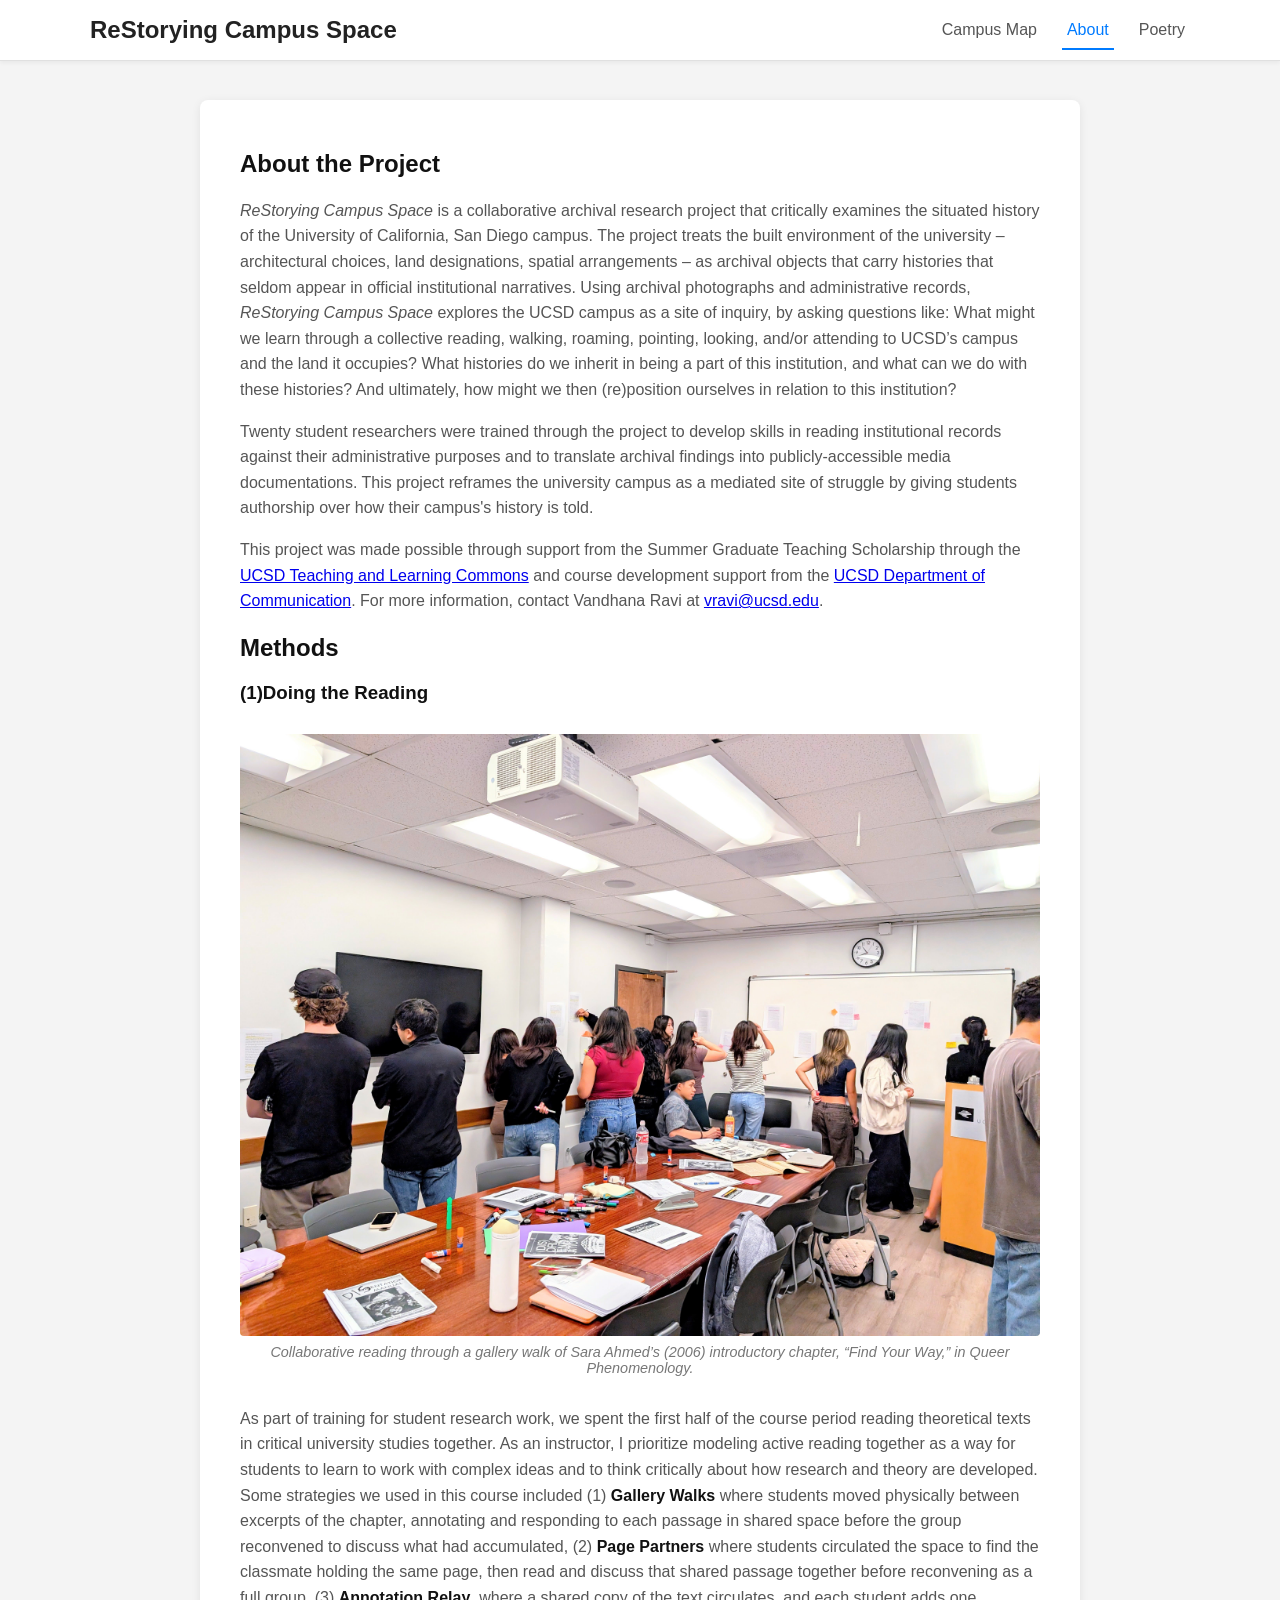
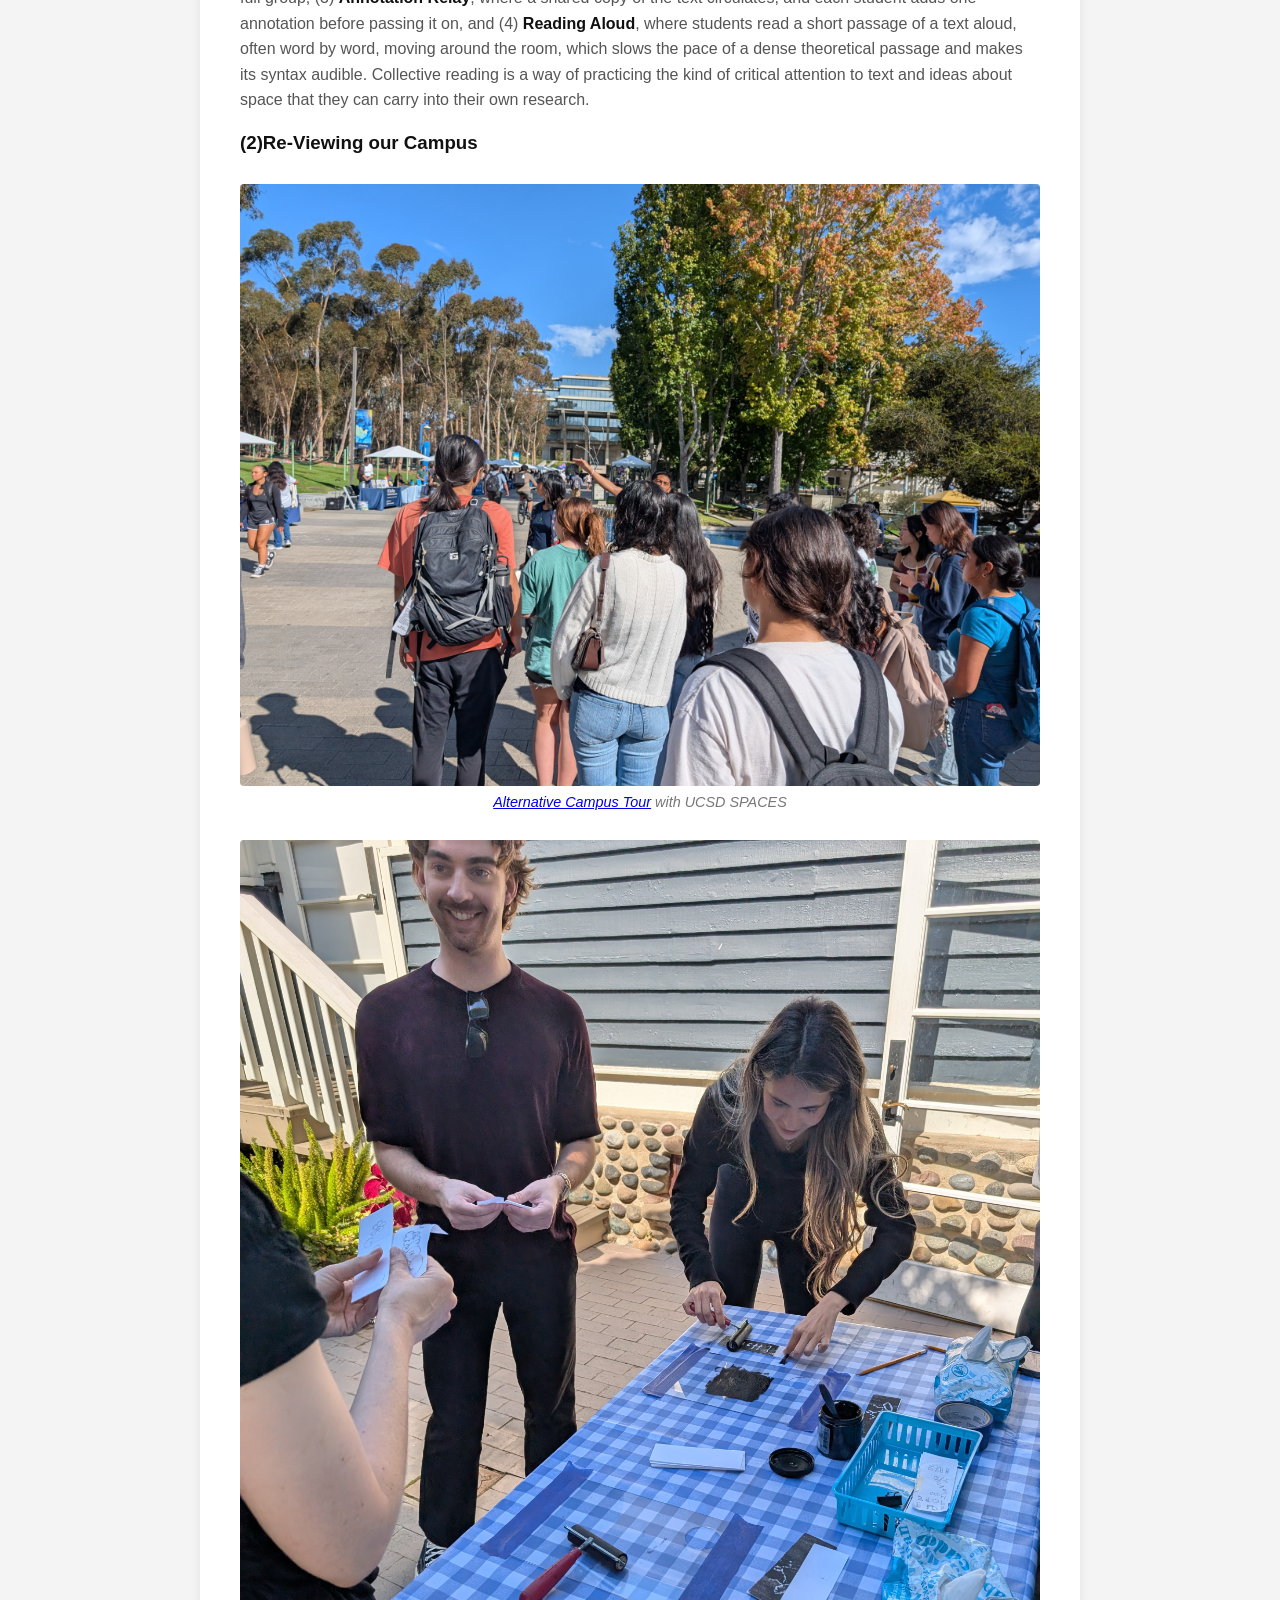
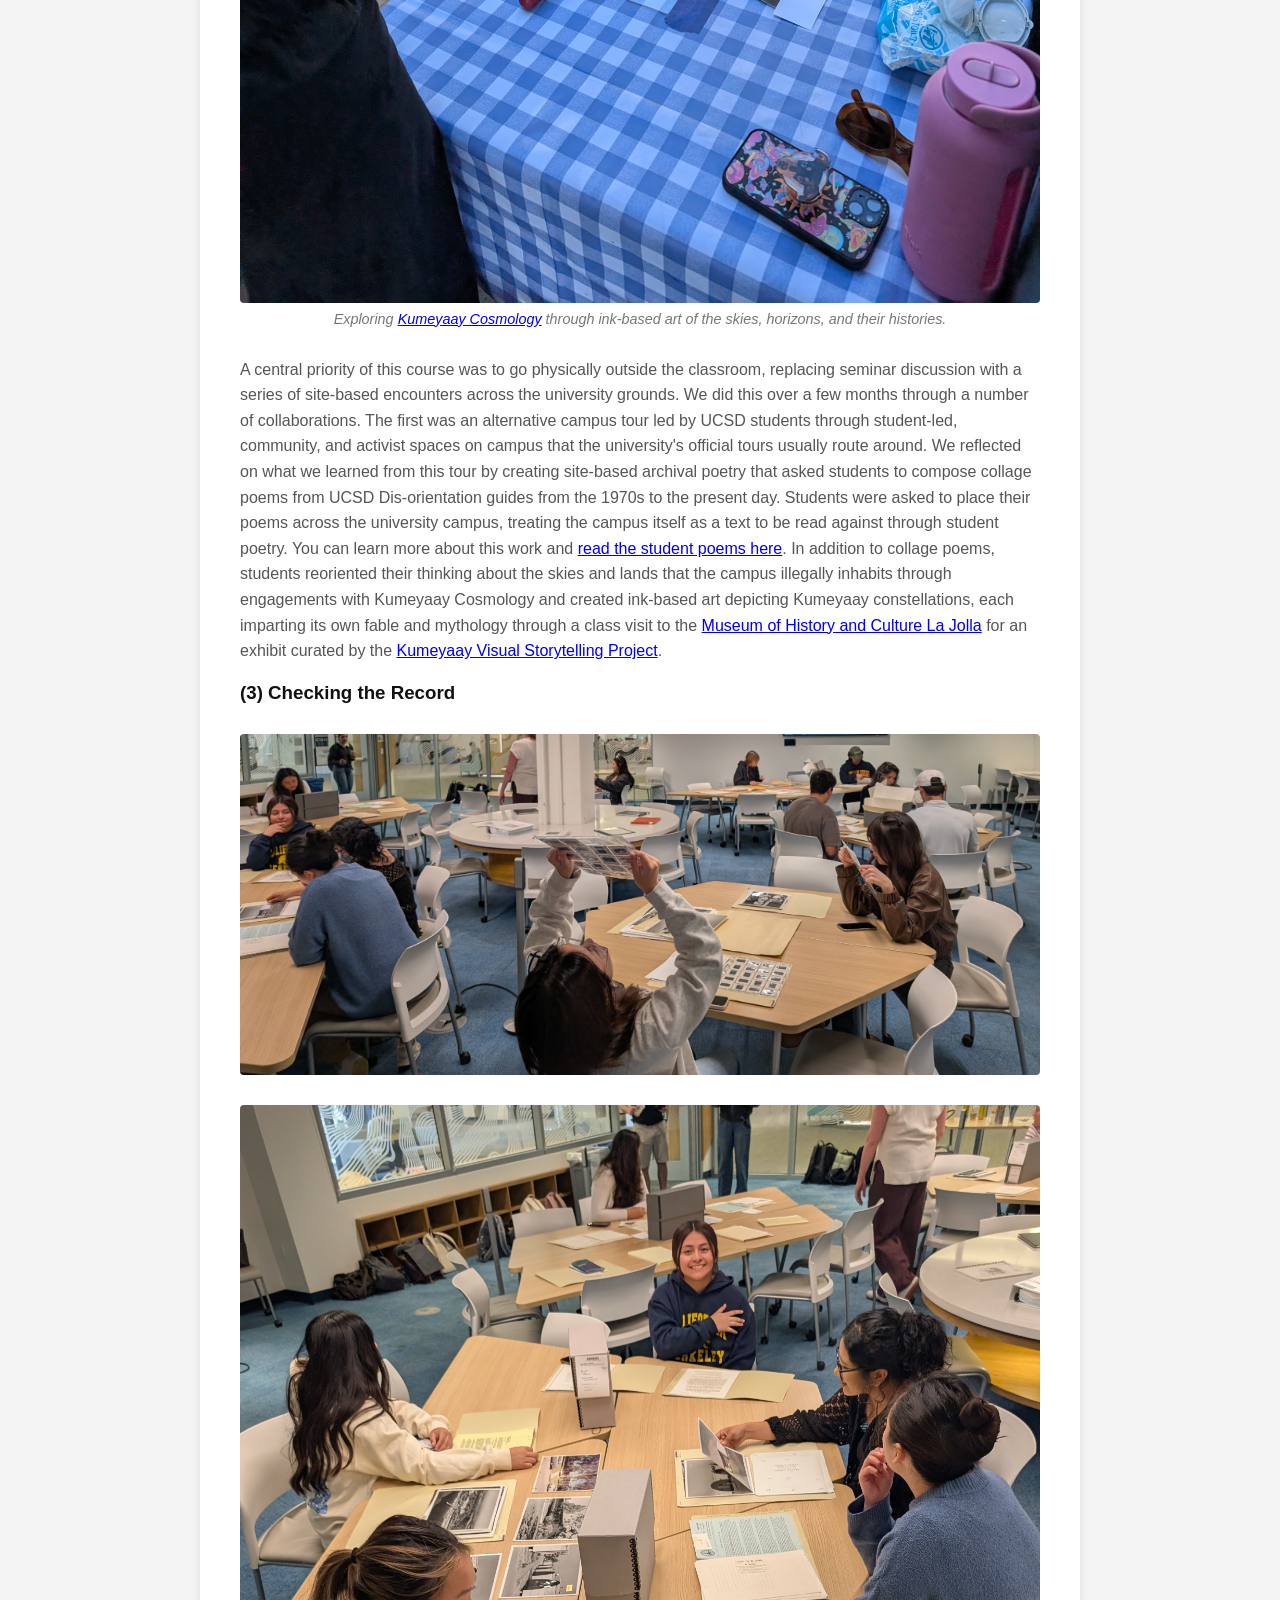
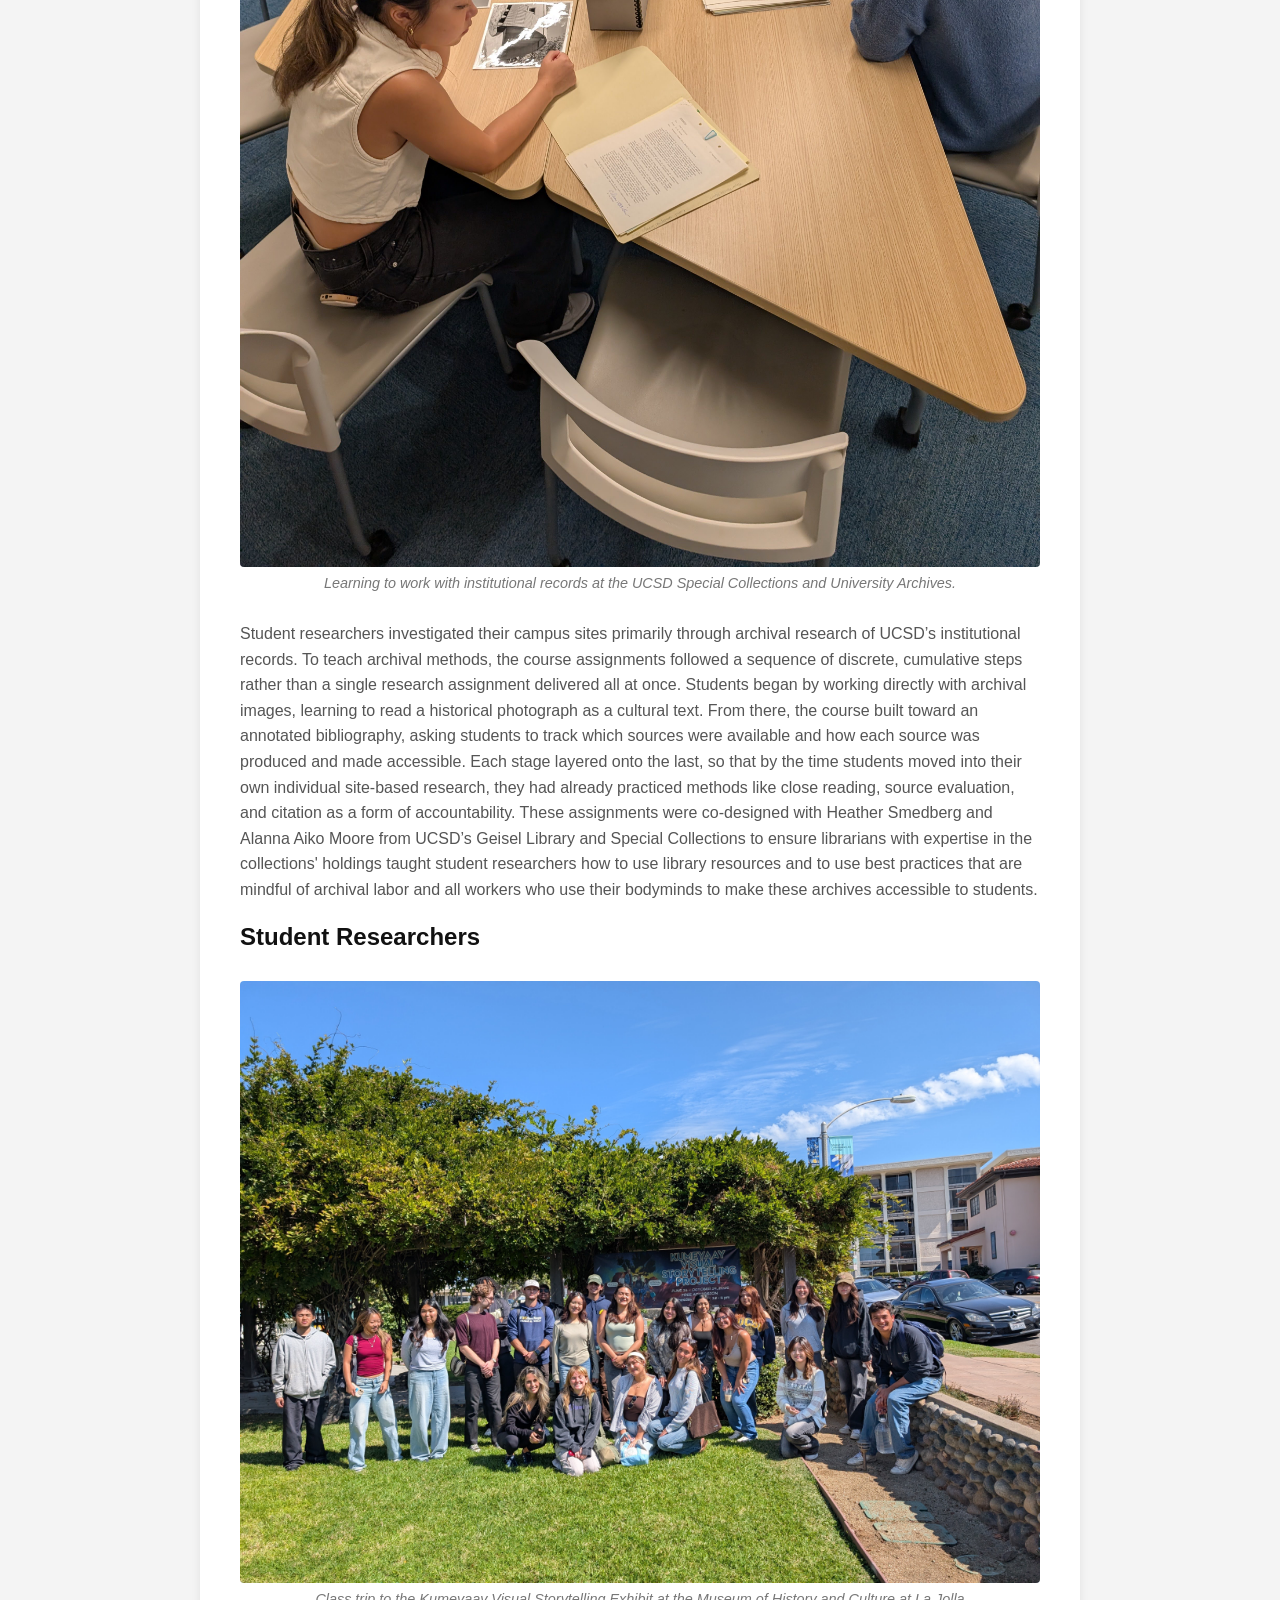
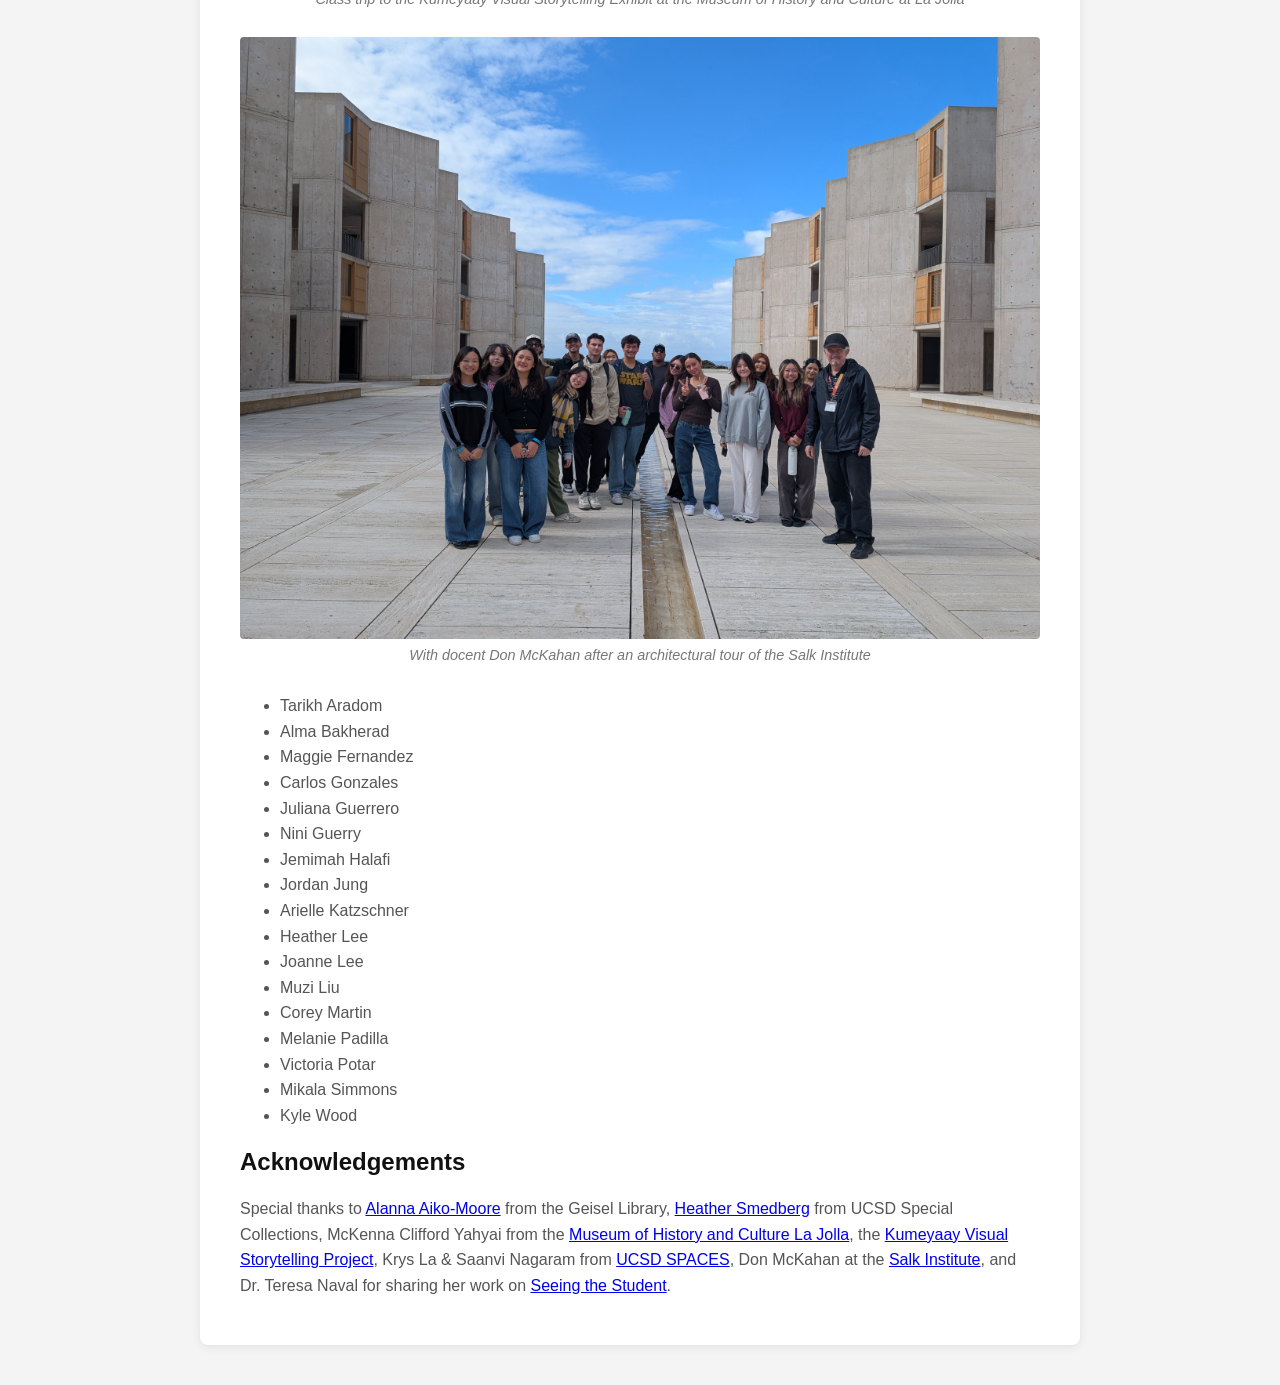
==== about.html @ 3f171169 "Add files via upload" ====
<!DOCTYPE html>
<html lang="en">
<head>
    <meta charset="UTF-8">
    <meta name="viewport" content="width=device-width, initial-scale=1.0">
    <title>About This Project</title>
    <link rel="stylesheet" href="style.css">
</head>
<body class="page-about">

    <nav class="main-nav">
        <div class="nav-content">
            <a href="index.html" class="nav-logo">ReStorying Campus Space</a>
            <ul>
                <li><a href="index.html" class="nav-link home">Campus Map</a></li>
                <li><a href="about.html" class="nav-link about active">About</a></li>
                <li><a href="poetry.html" class="nav-link method">Poetry</a></li>
            </ul>
        </div>
    </nav>

    <main>
        <div class="text-container">
            <h2>About the Project</h2>
            
            <p><em>ReStorying Campus Space</em> is a collaborative archival research project that critically examines the situated history of the University of California, San Diego campus. The project treats the built environment of the university – architectural choices, land designations, spatial arrangements – as archival objects that carry histories that seldom appear in official institutional narratives. Using archival photographs and administrative records, <em>ReStorying Campus Space</em> explores the UCSD campus as a site of inquiry, by asking questions like: What might we learn through a collective reading, walking, roaming, pointing, looking, and/or attending to UCSD’s campus and the land it occupies? What histories do we inherit in being a part of this institution, and what can we do with these histories? And ultimately, how might we then (re)position ourselves in relation to this institution?</p>
            <p>Twenty student researchers were trained through the project to develop skills in reading institutional records against their administrative purposes and to translate archival findings into publicly-accessible media documentations. This project reframes the university campus as a mediated site of struggle by giving students authorship over how their campus's history is told.</p>
            <p>This project was made possible through support from the Summer Graduate Teaching Scholarship through the <a href="https://commons.ucsd.edu/">UCSD Teaching and Learning Commons</a> and course development support from the <a href="https://communication.ucsd.edu/">UCSD Department of Communication</a>. For more information, contact Vandhana Ravi at <a href="mailto:vravi@ucsd.edu">vravi@ucsd.edu</a>.</p>
            
            <h2>Methods</h2>
            <h3>(1)Doing the Reading</h3>
            <figure class="text-figure">
                <img src="images/Gallery%20Walk.jpg" alt="">
                <figcaption>Collaborative reading through a gallery walk of Sara Ahmed’s (2006) introductory chapter, “Find Your Way,” in Queer Phenomenology.</figcaption>
            </figure>
            <p>As part of training for student research work, we spent the first half of the course period reading theoretical texts in critical university studies together. As an instructor, I prioritize modeling active reading together as a way for students to learn to work with complex ideas and to think critically about how research and theory are developed. Some strategies we used in this course included (1) <strong>Gallery Walks</strong> where students moved physically between excerpts of the chapter, annotating and responding to each passage in shared space before the group reconvened to discuss what had accumulated, (2) <strong>Page Partners</strong> where students circulated the space to find the classmate holding the same page, then read and discuss that shared passage together before reconvening as a full group, (3) <strong>Annotation Relay</strong>, where a shared copy of the text circulates, and each student adds one annotation before passing it on, and (4) <strong>Reading Aloud</strong>, where students read a short passage of a text aloud, often word by word, moving around the room, which slows the pace of a dense theoretical passage and makes its syntax audible. Collective reading is a way of practicing the kind of critical attention to text and ideas about space that they can carry into their own research.</p>
            <h3>(2)Re-Viewing our Campus</h3>
            <figure class="text-figure">
                <img src="images/Alternative%20Campus%20Tour.jpg" alt="Alternative Campus Tour with UCSD SPACES">
                <figcaption><a href="https://spaces.ucsd.edu/candlelight/alternative-tours-request/">Alternative Campus Tour</a> with UCSD SPACES</figcaption>
            </figure>
            <figure class="text-figure">
                <img src="images/Kumeyaay%20Cosmology.jpg" alt="Kumeyaay Cosmology engagement">
                <figcaption>Exploring <a href="https://sunbeltpublications.com/shop/maay-uuyow/">Kumeyaay Cosmology</a> through ink-based art of the skies, horizons, and their histories.</figcaption>
            </figure>
            <p>A central priority of this course was to go physically outside the classroom, replacing seminar discussion with a series of site-based encounters across the university grounds. We did this over a few months through a number of collaborations. The first was an alternative campus tour led by UCSD students through student-led, community, and activist spaces on campus that the university's official tours usually route around. We reflected on what we learned from this tour by creating site-based archival poetry that asked students to compose collage poems from UCSD Dis-orientation guides from the 1970s to the present day. Students were asked to place their poems across the university campus, treating the campus itself as a text to be read against through student poetry. You can learn more about this work and <a href="poetry.html">read the student poems here</a>. In addition to collage poems, students reoriented their thinking about the skies and lands that the campus illegally inhabits through engagements with Kumeyaay Cosmology and created ink-based art depicting Kumeyaay constellations, each imparting its own fable and mythology through a class visit to the <a href="https://www.mhclajolla.org/">Museum of History and Culture La Jolla</a> for an exhibit curated by the <a href="https://kumeyaayvsp.weebly.com/">Kumeyaay Visual Storytelling Project</a>.</p>
            <h3>(3) Checking the Record</h3>
            <figure class="text-figure">
                <img src="images/archival%20work.jpg" alt="">
                <figcaption></figcaption>
            </figure>
            <figure class="text-figure">
                <img src="images/Archival%20Work%202.jpg" alt="">
                <figcaption>Learning to work with institutional records at the UCSD Special Collections and University Archives.</figcaption>
            </figure>
            
            <p>Student researchers investigated their campus sites primarily through archival research of UCSD’s institutional records. To teach archival methods, the course assignments followed a sequence of discrete, cumulative steps rather than a single research assignment delivered all at once. Students began by working directly with archival images, learning to read a historical photograph as a cultural text. From there, the course built toward an annotated bibliography, asking students to track which sources were available and how each source was produced and made accessible. Each stage layered onto the last, so that by the time students moved into their own individual site-based research, they had already practiced methods like close reading, source evaluation, and citation as a form of accountability. These assignments were co-designed with Heather Smedberg and Alanna Aiko Moore from UCSD’s Geisel Library and Special Collections to ensure librarians with expertise in the collections' holdings taught student researchers how to use library resources and to use best practices that are mindful of archival labor and all workers who use their bodyminds to make these archives accessible to students. </p>
            <h2>Student Researchers</h2>
            <figure class="text-figure">
                <img src="images/Museum%20Visit.jpg" alt="Class trip to the Kumeyaay Visual Storytelling Exhibit at the Museum of History and Culture at La Jolla">
                <figcaption>Class trip to the Kumeyaay Visual Storytelling Exhibit at the Museum of History and Culture at La Jolla</figcaption>
            </figure>
            <figure class="text-figure">
                <img src="images/Salk%20Institute%20Tour.jpg" alt="With docent Don McKahan after an architectural tour of the Salk Institute">
                <figcaption>With docent Don McKahan after an architectural tour of the Salk Institute</figcaption>
            </figure>
            <ul>
                <li>Tarikh Aradom</li>
                <li>Alma Bakherad</li>
                <li>Maggie Fernandez</li>
                <li>Carlos Gonzales</li>
                <li>Juliana Guerrero</li>
                <li>Nini Guerry</li>
                <li>Jemimah Halafi</li>
                <li>Jordan Jung</li>
                <li>Arielle Katzschner</li>
                <li>Heather Lee</li>
                <li>Joanne Lee</li>
                <li>Muzi Liu</li>
                <li>Corey Martin</li>
                <li>Melanie Padilla</li>
                <li>Victoria Potar</li>
                <li>Mikala Simmons</li>
                <li>Kyle Wood</li>
            </ul>

            <h2>Acknowledgements</h2>
            <p>Special thanks to <a href="https://ucsd.libguides.com/prf.php?account_id=189">Alanna Aiko-Moore</a> from the Geisel Library, <a href="https://ucsd.libguides.com/prf.php?id=58c08acf-7cdb-11ed-9922-0ad758b798c3">Heather Smedberg</a> from UCSD Special Collections, McKenna Clifford Yahyai from the <a href="https://www.mhclajolla.org/">Museum of History and Culture La Jolla</a>, the <a href="https://kumeyaayvsp.weebly.com/">Kumeyaay Visual Storytelling Project</a>, Krys La & Saanvi Nagaram from <a href="https://spaces.ucsd.edu/candlelight/">UCSD SPACES</a>, Don McKahan at the <a href="https://www.salk.edu/">Salk Institute</a>, and Dr. Teresa Naval for sharing her work on <a href="https://www.ojed.org/jis/article/view/8810">Seeing the Student</a>.</p>
        </div>
    </main>
    
    <script src="script.js"></script>
</body>
</html>
---- style.css ----
/* --- Global & Typography --- */
body {
    font-family: -apple-system, BlinkMacSystemFont, "Segoe UI", Roboto, Helvetica, Arial, sans-serif;
    margin: 0;
    padding-top: 60px; /* IMPORTANT: Add padding to body to prevent content from hiding under the fixed nav */
    background-color: #f4f4f4;
    color: #333;
}

main {
    padding: 20px;
}

h1, h2, h3 {
    color: #111;
}

strong, b {
    color: #111; /* Matches the heading color defined earlier */
    font-weight: bold; /* Ensures it stays bold */
}

p, li {
    line-height: 1.6;
    color: #555;
}

img {
    max-width: 100%;
    height: auto;
    border-radius: 4px;
    /* Render HDR photos (which carry gain maps) in standard range so they
       don't push the display into HDR mode and make the page look dimmed.
       Supported in Chrome/Edge; Safari support is limited. */
    dynamic-range-limit: standard;
}

/* --- Navigation Bar --- */
.main-nav {
    background-color: #ffffff;
    border-bottom: 1px solid #e0e0e0;
    box-shadow: 0 2px 4px rgba(0,0,0,0.05);
    position: fixed; /* Make the banner stick to the top */
    top: 0;
    left: 0;
    width: 100%;
    z-index: 100;
}

.nav-content {
    display: flex;
    justify-content: space-between;
    align-items: center;
    max-width: 1100px;
    margin: 0 auto;
    padding: 0 20px;
    height: 60px;
}

.nav-logo {
    font-size: 1.5rem;
    font-weight: bold;
    color: #222;
    text-decoration: none;
}

.main-nav ul {
    list-style: none;
    margin: 0;
    padding: 0;
    display: flex;
}

.main-nav li {
    margin-left: 20px;
}

.nav-link {
    text-decoration: none;
    color: #555;
    font-weight: 500;
    padding: 10px 5px;
    transition: color 0.2s ease;
}

.nav-link:hover {
    color: #000;
}

/* This is how we highlight the current page's link */
.nav-link.active {
    color: #007bff; /* A blue color to show it's active */
    border-bottom: 2px solid #007bff;
}

/* --- Page: Home (Map) --- */
.container {
    position: relative;
    max-width: 1200px;
    margin: 20px auto;
    text-align: center;
}

#mainImage {
    max-width: 100%;
    height: auto;
    display: block;
}

/* --- Page: About & Method (Text Pages) --- */
.text-container {
    background-color: #ffffff;
    max-width: 800px;
    margin: 20px auto;
    padding: 30px 40px;
    border-radius: 8px;
    box-shadow: 0 2px 10px rgba(0,0,0,0.08);
}

.method-item {
    margin-bottom: 40px;
    padding-bottom: 20px;
    border-bottom: 1px solid #eee;
}

.method-item:last-child {
    border-bottom: none;
    margin-bottom: 0;
}

.method-item img {
    margin-top: 15px;
    width: 100%;
    object-fit: cover;
}

/* Captioned image inside text pages */
.text-figure {
    margin: 30px 0;
}

.text-figure img {
    width: 100%;
    display: block;
}

.text-figure figcaption {
    margin-top: 8px;
    font-size: 0.9rem;
    color: #777;
    font-style: italic;
    text-align: center;
}

/* Detailed in-situ caption: more space above it and left aligned */
.text-figure figcaption.insitu-caption {
    margin-top: 30px;
    text-align: left;
}


/* Image + paragraph side by side (Poetry page) */
.side-by-side {
    display: flex;
    gap: 25px;
    align-items: flex-start;
    margin: 20px 0;
}

.side-by-side .text-figure {
    flex: 1;          /* image column */
    margin: 0;
}

.side-by-side p {
    flex: 1.4;        /* text column, a bit wider */
    margin: 0;
}

/* Stack them on narrow screens */
@media (max-width: 768px) {
    .side-by-side {
        flex-direction: column;
    }
}

/* Inline PDF scroller (Poetry page) */
.pdf-scroller {
    margin: 20px 0;
    border: 1px solid #e0e0e0;
    border-radius: 8px;
    overflow: hidden;
    background: #f9f9f9;
}

.pdf-scroller iframe {
    display: block;
    width: 100%;
    height: 600px;   /* contained viewer; the PDF scrolls inside it */
    border: none;
}

.pdf-fallback {
    font-size: 0.9rem;
}

/* --- Pop-up Window (From Before) --- */
/* These styles are unchanged and will only apply on index.html */
.popup-window {
    display: none;
    position: fixed;
    z-index: 1000;
    left: 0;
    top: 0;
    width: 100%;
    height: 100%;
    background-color: rgba(0,0,0,0.6);
    justify-content: center;
    align-items: center;
    backdrop-filter: blur(5px);
}

.popup-content {
    background-color: #fefefe;
    margin: auto;
    padding: 30px;
    border-radius: 8px;
    box-shadow: 0 4px 10px rgba(0,0,0,0.3);
    width: 80%;
    max-width: 1000px;
    position: relative;
    animation: fadeIn 0.3s ease-out;
    display: flex;
    flex-direction: column;
    gap: 15px;
}

.close-btn {
    color: #aaa;
    position: absolute;
    top: 10px;
    right: 20px;
    font-size: 28px;
    font-weight: bold;
    cursor: pointer;
}

.close-btn:hover {
    color: #333;
}

.popup-content {
    /* Existing styles... */
    max-height: 90vh; /* Limits height to 90% of the screen */
    overflow-y: auto; /* Adds a scrollbar inside the popup if content is too long */
}

@keyframes fadeIn {
    from { opacity: 0; transform: translateY(-20px); }
    to { opacity: 1; transform: translateY(0); }
}

/* Container for the Split Layout */
.split-container {
    display: flex;
    flex-direction: row;    /* Items go Left -> Right */
    gap: 30px;              /* Nice wide gap between media and text */
    align-items: flex-start; /* Aligns items to the top */
    width: 100%;
}

/* LEFT SIDE: Media (Iframe) */
.media-side {
    flex: 3;               /* Takes up 3 parts of space (approx 60%) */
    width: 100%;           /* Ensures internal iframe fills the space */
    min-width: 300px;      /* Prevents it from getting too small */
}

/* RIGHT SIDE: Text */
.text-side {
    flex: 2;               /* Takes up 2 parts of space (approx 40%) */
    display: flex;
    flex-direction: column;
    gap: 5px;             /* Spacing between title and paragraphs */
    text-align: left;
}
.popup-content h3 + h4 {
    margin-top: -10px; /* Pulls the h4 up closer to the h3 */
}

/* --- Mobile Responsive Adjustment --- */
@media (max-width: 768px) {
    .split-container {
        flex-direction: column; /* Stack them on top of each other on phones */
    }
    
    .media-side, .text-side {
        width: 100%;
        flex: auto;
    }

    /* Optional: On mobile, maybe you want text FIRST? 
       If so, uncomment the line below: */
    /* .split-container { flex-direction: column-reverse; } */
}
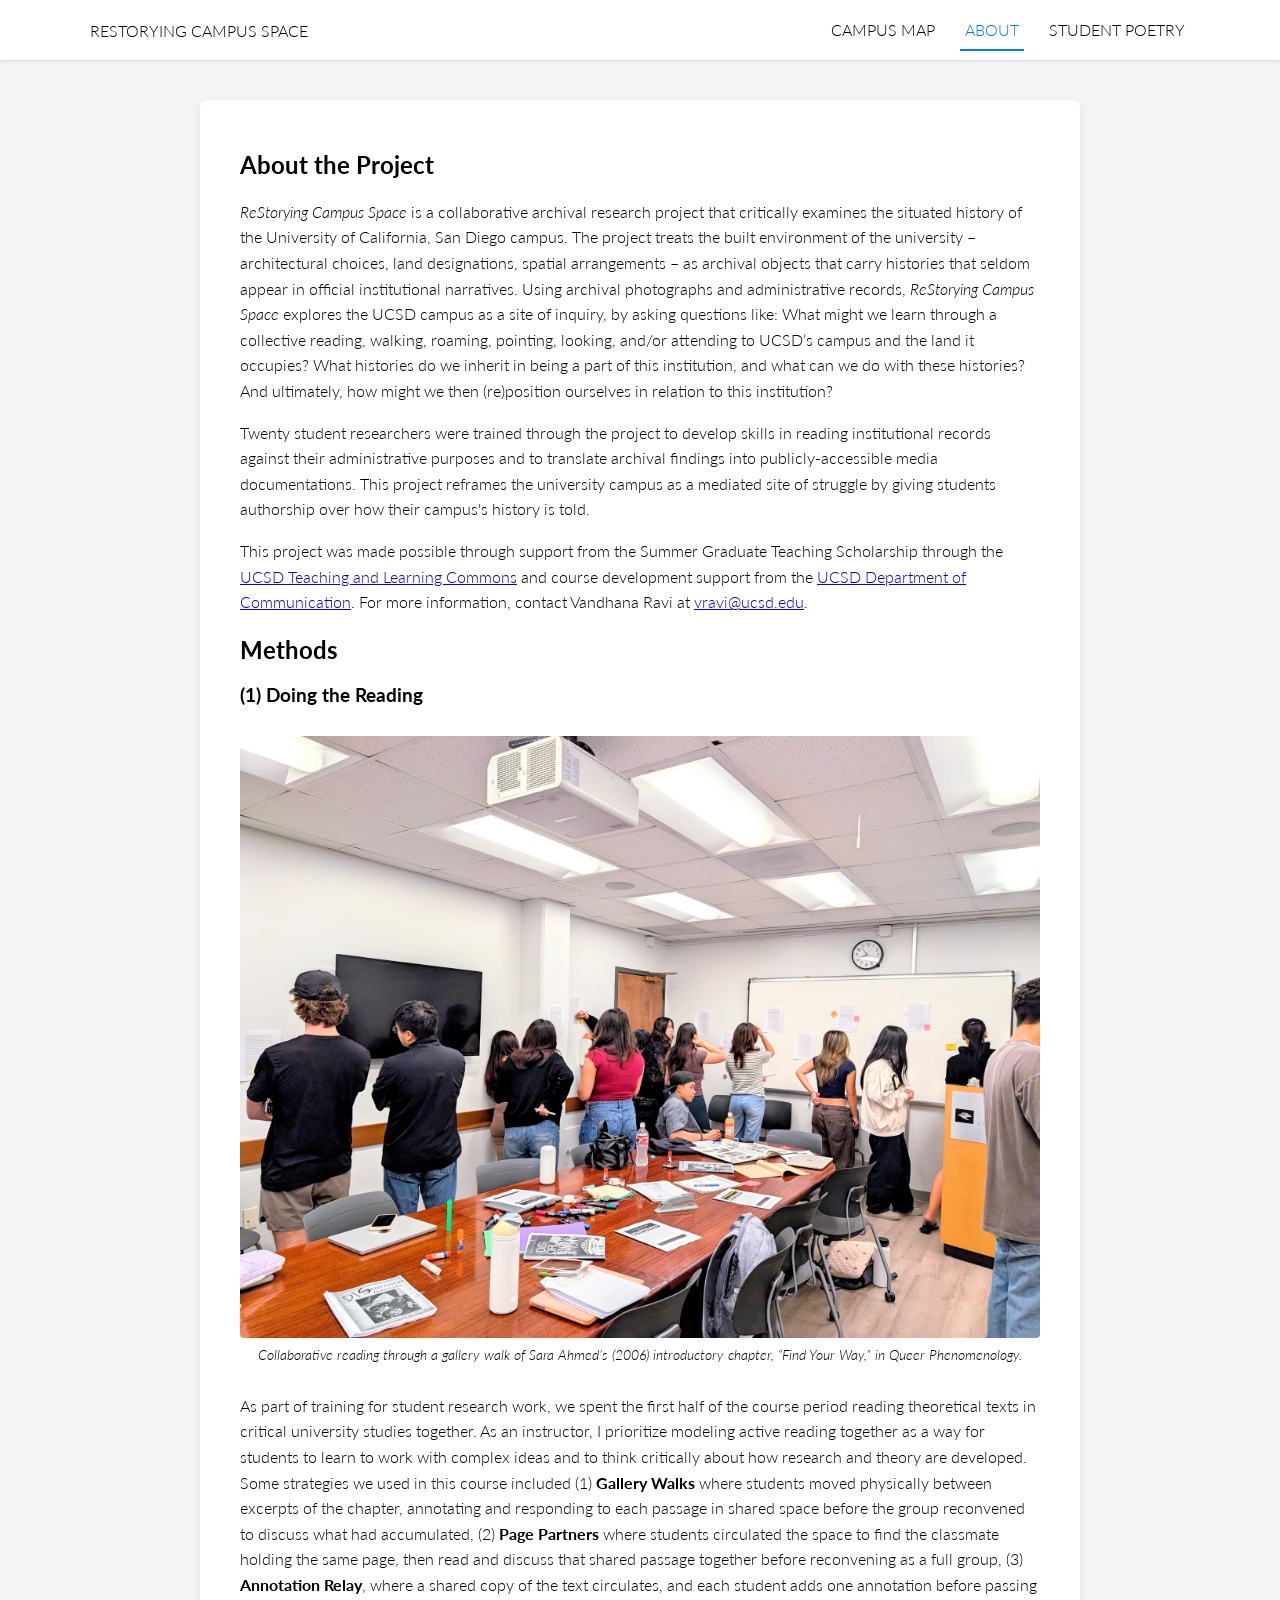
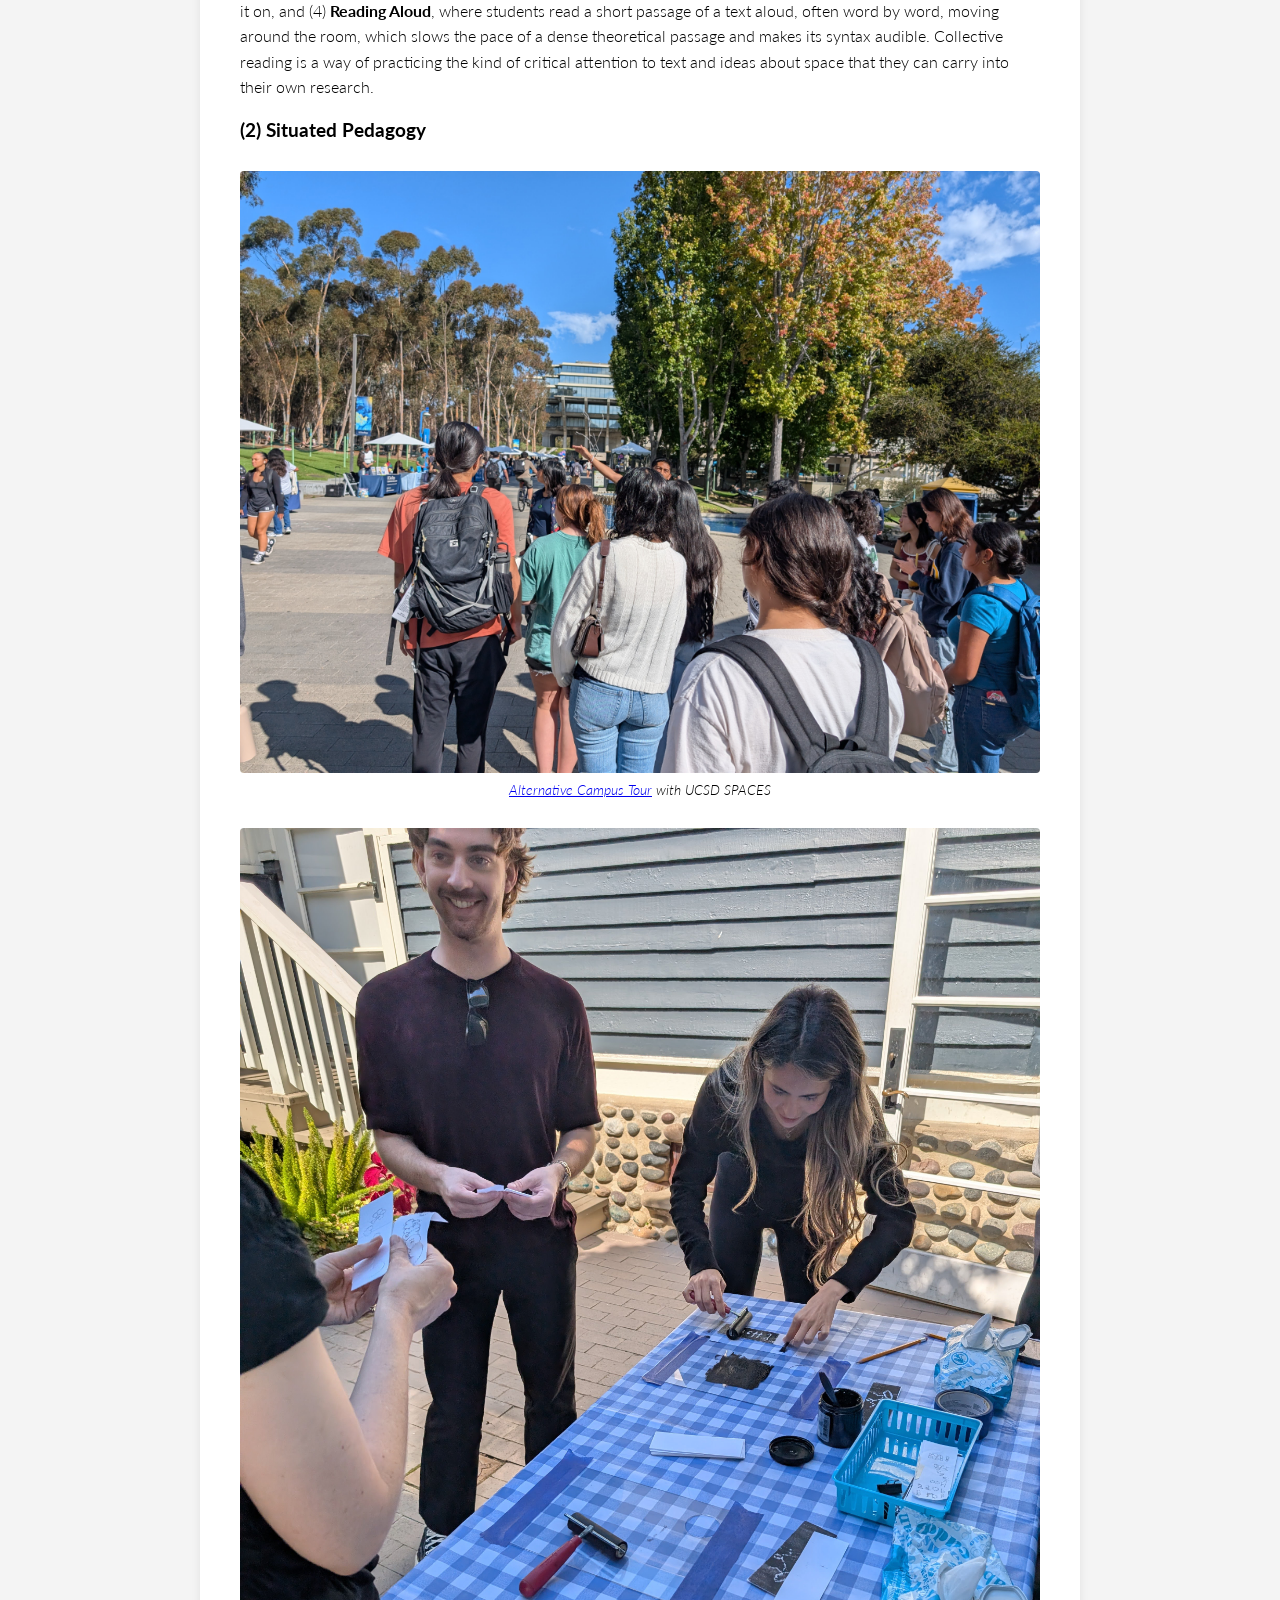
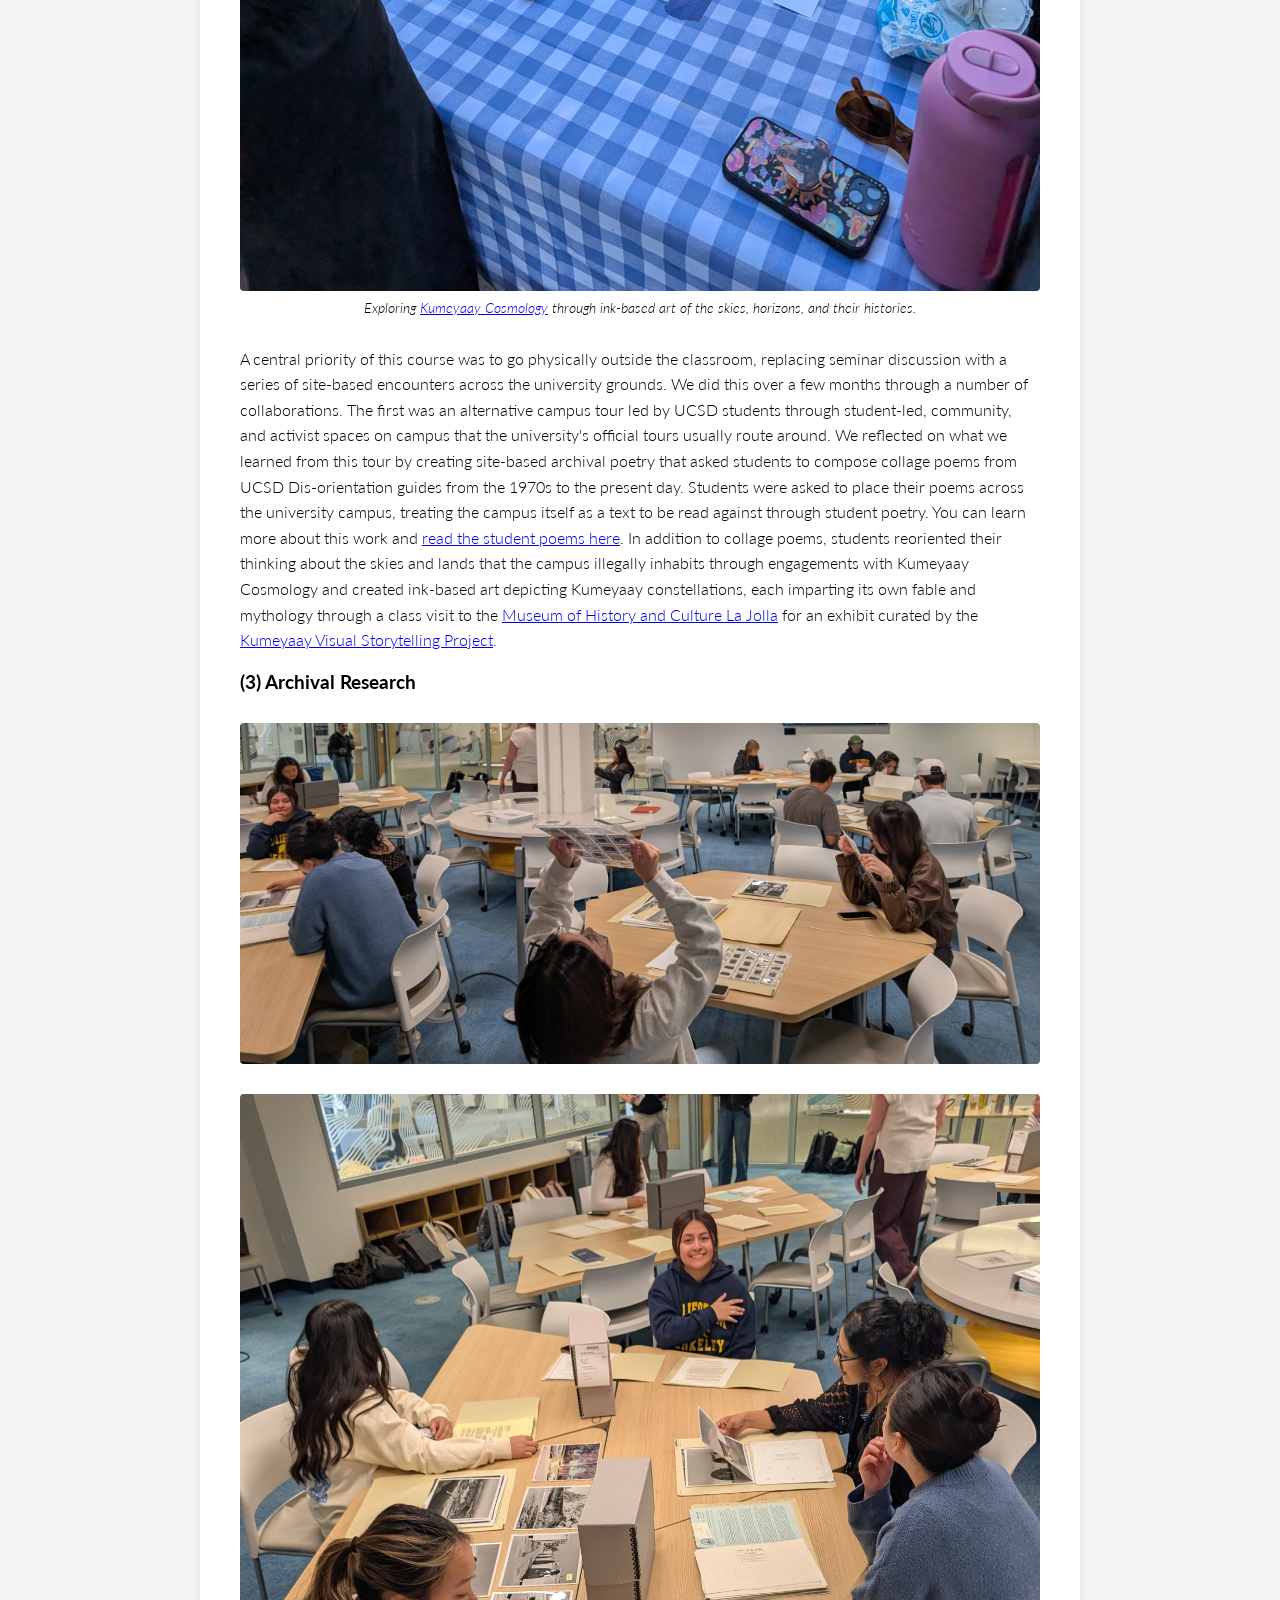
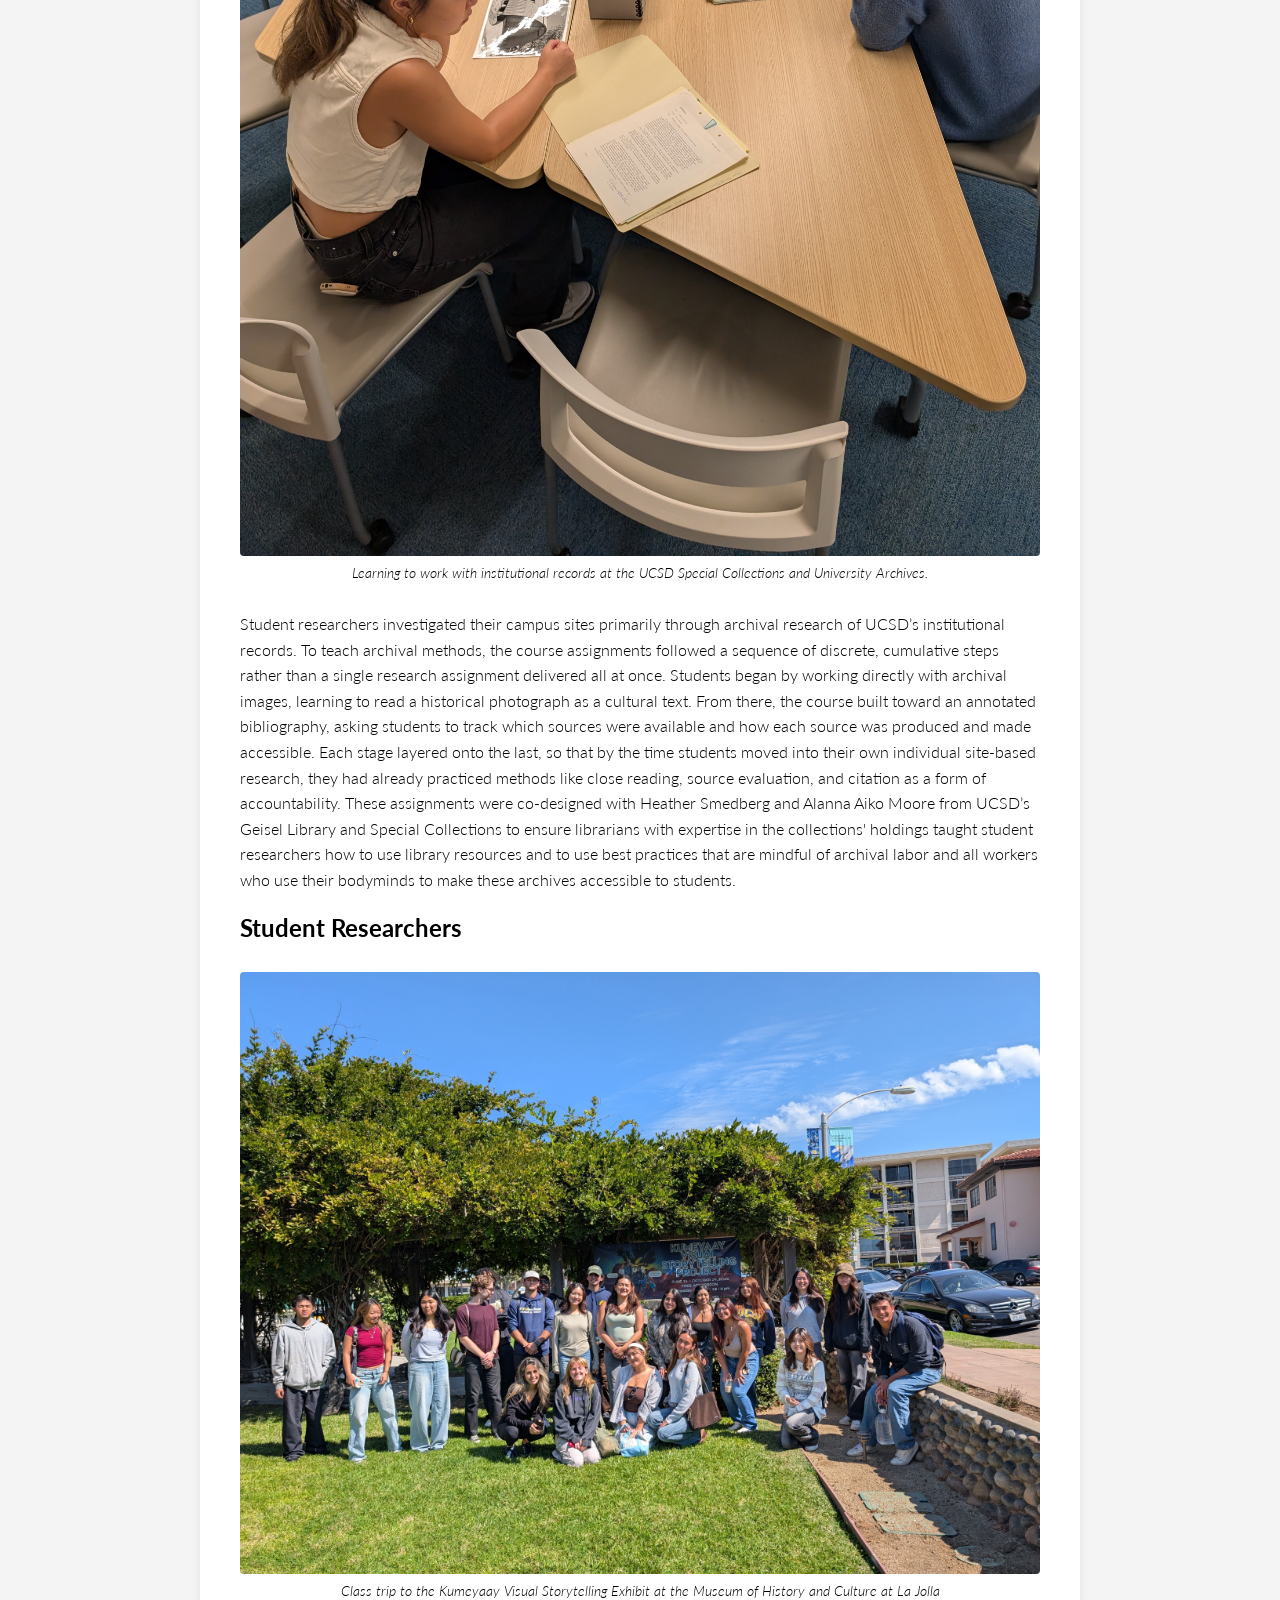
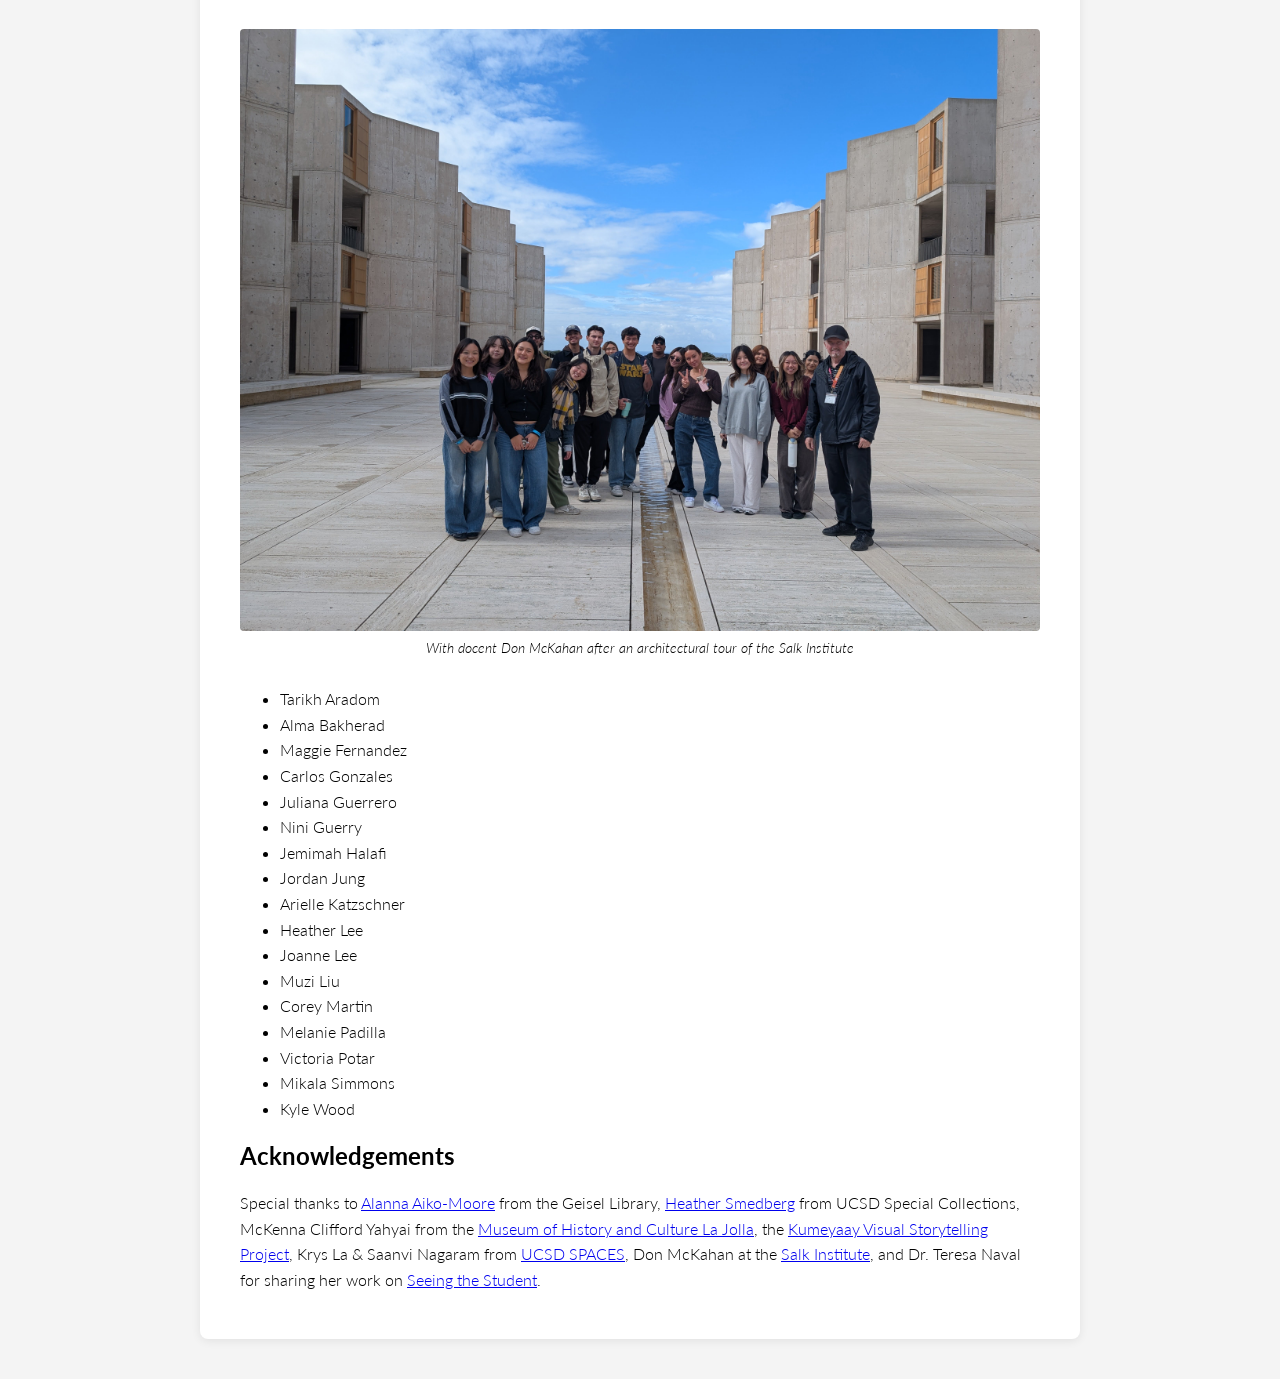
==== commit 4adf0780: "Font Change + Few Title Changes" ====
--- a/about.html
+++ b/about.html
@@ -4,17 +4,20 @@
     <meta charset="UTF-8">
     <meta name="viewport" content="width=device-width, initial-scale=1.0">
     <title>About This Project</title>
+    <link rel="preconnect" href="https://fonts.googleapis.com">
+    <link rel="preconnect" href="https://fonts.gstatic.com" crossorigin>
+    <link rel="stylesheet" href="https://fonts.googleapis.com/css2?family=Lato:ital,wght@0,100;0,300;0,400;0,700;0,900;1,100;1,300;1,400;1,700;1,900&display=swap">
     <link rel="stylesheet" href="style.css">
 </head>
 <body class="page-about">
 
     <nav class="main-nav">
         <div class="nav-content">
-            <a href="index.html" class="nav-logo">ReStorying Campus Space</a>
+            <a href="index.html" class="nav-logo">RESTORYING CAMPUS SPACE</a>
             <ul>
-                <li><a href="index.html" class="nav-link home">Campus Map</a></li>
-                <li><a href="about.html" class="nav-link about active">About</a></li>
-                <li><a href="poetry.html" class="nav-link method">Poetry</a></li>
+                <li><a href="index.html" class="nav-link home">CAMPUS MAP</a></li>
+                <li><a href="about.html" class="nav-link about active">ABOUT</a></li>
+                <li><a href="poetry.html" class="nav-link method">STUDENT POETRY</a></li>
             </ul>
         </div>
     </nav>
@@ -28,13 +31,13 @@
             <p>This project was made possible through support from the Summer Graduate Teaching Scholarship through the <a href="https://commons.ucsd.edu/">UCSD Teaching and Learning Commons</a> and course development support from the <a href="https://communication.ucsd.edu/">UCSD Department of Communication</a>. For more information, contact Vandhana Ravi at <a href="mailto:vravi@ucsd.edu">vravi@ucsd.edu</a>.</p>
             
             <h2>Methods</h2>
-            <h3>(1)Doing the Reading</h3>
+            <h3>(1) Doing the Reading</h3>
             <figure class="text-figure">
                 <img src="images/Gallery%20Walk.jpg" alt="">
                 <figcaption>Collaborative reading through a gallery walk of Sara Ahmed’s (2006) introductory chapter, “Find Your Way,” in Queer Phenomenology.</figcaption>
             </figure>
             <p>As part of training for student research work, we spent the first half of the course period reading theoretical texts in critical university studies together. As an instructor, I prioritize modeling active reading together as a way for students to learn to work with complex ideas and to think critically about how research and theory are developed. Some strategies we used in this course included (1) <strong>Gallery Walks</strong> where students moved physically between excerpts of the chapter, annotating and responding to each passage in shared space before the group reconvened to discuss what had accumulated, (2) <strong>Page Partners</strong> where students circulated the space to find the classmate holding the same page, then read and discuss that shared passage together before reconvening as a full group, (3) <strong>Annotation Relay</strong>, where a shared copy of the text circulates, and each student adds one annotation before passing it on, and (4) <strong>Reading Aloud</strong>, where students read a short passage of a text aloud, often word by word, moving around the room, which slows the pace of a dense theoretical passage and makes its syntax audible. Collective reading is a way of practicing the kind of critical attention to text and ideas about space that they can carry into their own research.</p>
-            <h3>(2)Re-Viewing our Campus</h3>
+            <h3>(2) Situated Pedagogy</h3>
             <figure class="text-figure">
                 <img src="images/Alternative%20Campus%20Tour.jpg" alt="Alternative Campus Tour with UCSD SPACES">
                 <figcaption><a href="https://spaces.ucsd.edu/candlelight/alternative-tours-request/">Alternative Campus Tour</a> with UCSD SPACES</figcaption>
@@ -44,7 +47,7 @@
                 <figcaption>Exploring <a href="https://sunbeltpublications.com/shop/maay-uuyow/">Kumeyaay Cosmology</a> through ink-based art of the skies, horizons, and their histories.</figcaption>
             </figure>
             <p>A central priority of this course was to go physically outside the classroom, replacing seminar discussion with a series of site-based encounters across the university grounds. We did this over a few months through a number of collaborations. The first was an alternative campus tour led by UCSD students through student-led, community, and activist spaces on campus that the university's official tours usually route around. We reflected on what we learned from this tour by creating site-based archival poetry that asked students to compose collage poems from UCSD Dis-orientation guides from the 1970s to the present day. Students were asked to place their poems across the university campus, treating the campus itself as a text to be read against through student poetry. You can learn more about this work and <a href="poetry.html">read the student poems here</a>. In addition to collage poems, students reoriented their thinking about the skies and lands that the campus illegally inhabits through engagements with Kumeyaay Cosmology and created ink-based art depicting Kumeyaay constellations, each imparting its own fable and mythology through a class visit to the <a href="https://www.mhclajolla.org/">Museum of History and Culture La Jolla</a> for an exhibit curated by the <a href="https://kumeyaayvsp.weebly.com/">Kumeyaay Visual Storytelling Project</a>.</p>
-            <h3>(3) Checking the Record</h3>
+            <h3>(3) Archival Research</h3>
             <figure class="text-figure">
                 <img src="images/archival%20work.jpg" alt="">
                 <figcaption></figcaption>
--- a/style.css
+++ b/style.css
@@ -1,28 +1,36 @@
 /* --- Global & Typography --- */
+/* Apply Lato Light to every element, including form controls which don't
+   inherit font-family by default. */
+*, *::before, *::after {
+    font-family: 'Lato', -apple-system, BlinkMacSystemFont, "Segoe UI", Roboto, Helvetica, Arial, sans-serif;
+    font-weight: 300; /* Lato Light */
+}
+
 body {
-    font-family: -apple-system, BlinkMacSystemFont, "Segoe UI", Roboto, Helvetica, Arial, sans-serif;
+    font-family: 'Lato', -apple-system, BlinkMacSystemFont, "Segoe UI", Roboto, Helvetica, Arial, sans-serif;
     margin: 0;
     padding-top: 60px; /* IMPORTANT: Add padding to body to prevent content from hiding under the fixed nav */
     background-color: #f4f4f4;
-    color: #333;
+    color: #000;
 }
 
 main {
     padding: 20px;
 }
 
-h1, h2, h3 {
-    color: #111;
+h1, h2, h3, h4, h5, h6 {
+    color: #000;
+    font-weight: 700; /* Lato Bold */
 }
 
 strong, b {
-    color: #111; /* Matches the heading color defined earlier */
-    font-weight: bold; /* Ensures it stays bold */
+    color: #000; /* Matches the heading color defined earlier */
+    font-weight: 700; /* Lato Bold */
 }
 
 p, li {
     line-height: 1.6;
-    color: #555;
+    color: #000;
 }
 
 img {
@@ -58,9 +66,9 @@
 }
 
 .nav-logo {
-    font-size: 1.5rem;
-    font-weight: bold;
-    color: #222;
+    font-size: 1rem; /* Match the size of the other nav links */
+    font-weight: 300; /* Lato Light */
+    color: #000;
     text-decoration: none;
 }
 
@@ -77,8 +85,8 @@
 
 .nav-link {
     text-decoration: none;
-    color: #555;
-    font-weight: 500;
+    color: #000;
+    font-weight: 300; /* Lato Light */
     padding: 10px 5px;
     transition: color 0.2s ease;
 }
@@ -147,7 +155,7 @@
 .text-figure figcaption {
     margin-top: 8px;
     font-size: 0.9rem;
-    color: #777;
+    color: #000;
     font-style: italic;
     text-align: center;
 }
@@ -236,7 +244,7 @@
 }
 
 .close-btn {
-    color: #aaa;
+    color: #000;
     position: absolute;
     top: 10px;
     right: 20px;
@@ -246,7 +254,7 @@
 }
 
 .close-btn:hover {
-    color: #333;
+    color: #000;
 }
 
 .popup-content {
